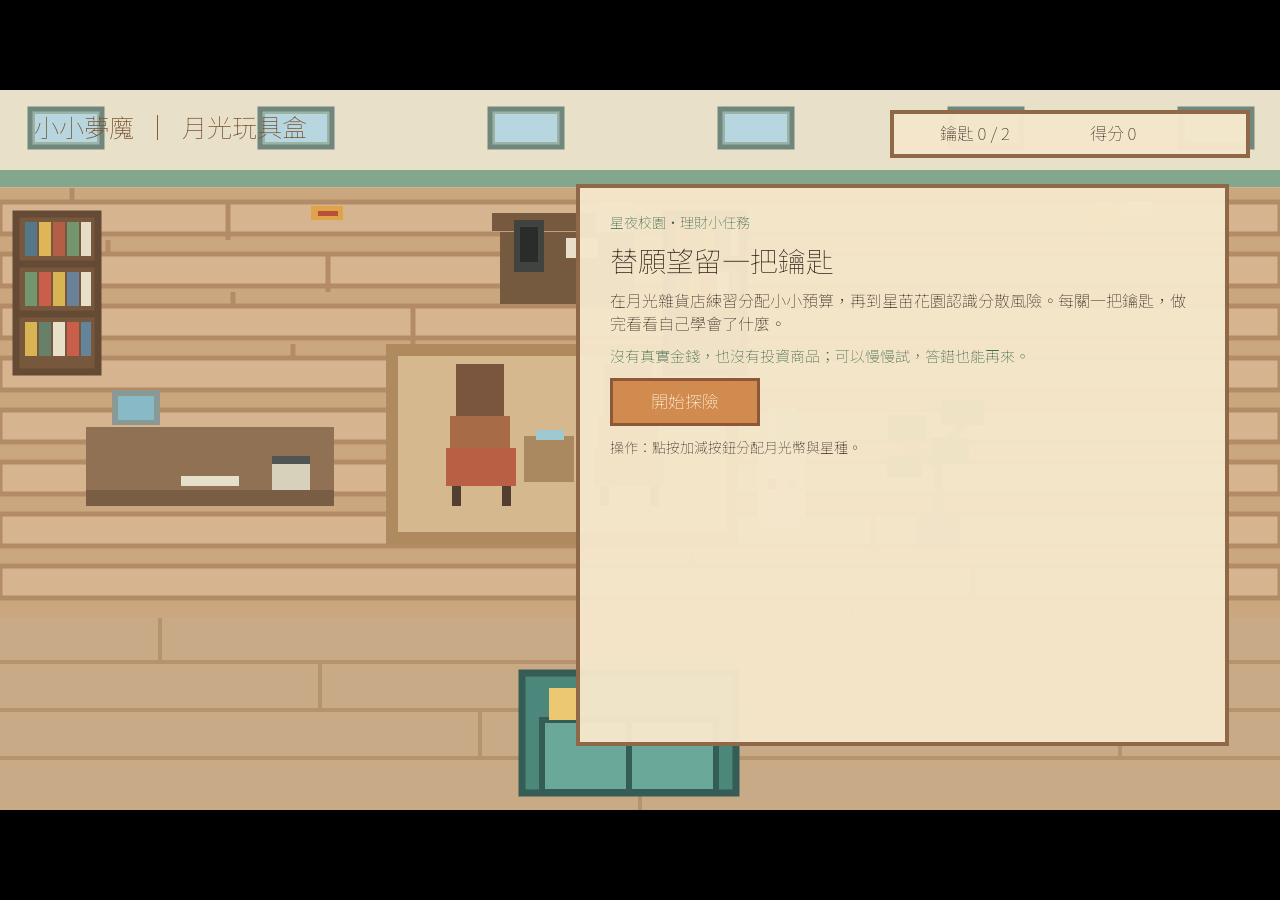
==== index.html @ 57f23865 "Keep game HUD labels on one line" ====
<!DOCTYPE html>
<html lang="zh-Hant">
	<head>
		<meta charset="utf-8">
		<meta name="viewport" content="width=device-width, user-scalable=no, initial-scale=1.0">
		<title>小小夢魔：星夜理財夢</title>
		<style>
html, body, #canvas {
	margin: 0;
	padding: 0;
	border: 0;
}

body {
	color: white;
	background-color: black;
	overflow: hidden;
	touch-action: none;
}

#canvas {
	display: block;
}

#canvas:focus {
	outline: none;
}

#status, #status-splash, #status-progress {
	position: absolute;
	left: 0;
	right: 0;
}

#status, #status-splash {
	top: 0;
	bottom: 0;
}

#status {
	background-color: #242424;
	display: flex;
	flex-direction: column;
	justify-content: center;
	align-items: center;
	visibility: hidden;
}

#status-splash {
	max-height: 100%;
	max-width: 100%;
	margin: auto;
}

#status-splash.show-image--false {
	display: none;
}

#status-splash.fullsize--true {
	height: 100%;
	width: 100%;
	object-fit: contain;
}

#status-splash.use-filter--false {
	image-rendering: pixelated;
}

#status-progress, #status-notice {
	display: none;
}

#status-progress {
	bottom: 10%;
	width: 50%;
	margin: 0 auto;
}

#status-notice {
	background-color: #5b3943;
	border-radius: 0.5rem;
	border: 1px solid #9b3943;
	color: #e0e0e0;
	font-family: 'Noto Sans', 'Droid Sans', Arial, sans-serif;
	line-height: 1.3;
	margin: 0 2rem;
	overflow: hidden;
	padding: 1rem;
	text-align: center;
	z-index: 1;
}
		</style>
		<link id="-gd-engine-icon" rel="icon" type="image/png" href="index.icon.png" />
<link rel="apple-touch-icon" href="index.apple-touch-icon.png"/>

	</head>
	<body>
		<canvas id="canvas">
			Your browser does not support the canvas tag.
		</canvas>

		<noscript>
			Your browser does not support JavaScript.
		</noscript>

		<div id="status">
			<img id="status-splash" class="show-image--true fullsize--true use-filter--true" src="index.png" alt="">
			<progress id="status-progress"></progress>
			<div id="status-notice"></div>
		</div>

		<script src="index.js"></script>
		<script>
const GODOT_CONFIG = {"args":[],"canvasResizePolicy":2,"emscriptenPoolSize":8,"ensureCrossOriginIsolationHeaders":true,"executable":"index","mainPack":"index-7ce960e5e0bd.pck","experimentalVK":false,"fileSizes":{"index-7ce960e5e0bd.pck":8921188,"index.wasm":39514754},"focusCanvas":true,"gdextensionLibs":[],"godotPoolSize":4};
const GODOT_THREADS_ENABLED = false;
const engine = new Engine(GODOT_CONFIG);

(function () {
	const statusOverlay = document.getElementById('status');
	const statusProgress = document.getElementById('status-progress');
	const statusNotice = document.getElementById('status-notice');

	let initializing = true;
	let statusMode = '';

	function setStatusMode(mode) {
		if (statusMode === mode || !initializing) {
			return;
		}
		if (mode === 'hidden') {
			statusOverlay.remove();
			initializing = false;
			return;
		}
		statusOverlay.style.visibility = 'visible';
		statusProgress.style.display = mode === 'progress' ? 'block' : 'none';
		statusNotice.style.display = mode === 'notice' ? 'block' : 'none';
		statusMode = mode;
	}

	function setStatusNotice(text) {
		while (statusNotice.lastChild) {
			statusNotice.removeChild(statusNotice.lastChild);
		}
		const lines = text.split('\n');
		lines.forEach((line) => {
			statusNotice.appendChild(document.createTextNode(line));
			statusNotice.appendChild(document.createElement('br'));
		});
	}

	function displayFailureNotice(err) {
		console.error(err);
		if (err instanceof Error) {
			setStatusNotice(err.message);
		} else if (typeof err === 'string') {
			setStatusNotice(err);
		} else {
			setStatusNotice('An unknown error occurred.');
		}
		setStatusMode('notice');
		initializing = false;
	}

	const missing = Engine.getMissingFeatures({
		threads: GODOT_THREADS_ENABLED,
	});

	if (missing.length !== 0) {
		if (GODOT_CONFIG['serviceWorker'] && GODOT_CONFIG['ensureCrossOriginIsolationHeaders'] && 'serviceWorker' in navigator) {
			let serviceWorkerRegistrationPromise;
			try {
				serviceWorkerRegistrationPromise = navigator.serviceWorker.getRegistration();
			} catch (err) {
				serviceWorkerRegistrationPromise = Promise.reject(new Error('Service worker registration failed.'));
			}
			// There's a chance that installing the service worker would fix the issue
			Promise.race([
				serviceWorkerRegistrationPromise.then((registration) => {
					if (registration != null) {
						return Promise.reject(new Error('Service worker already exists.'));
					}
					return registration;
				}).then(() => engine.installServiceWorker()),
				// For some reason, `getRegistration()` can stall
				new Promise((resolve) => {
					setTimeout(() => resolve(), 2000);
				}),
			]).then(() => {
				// Reload if there was no error.
				window.location.reload();
			}).catch((err) => {
				console.error('Error while registering service worker:', err);
			});
		} else {
			// Display the message as usual
			const missingMsg = 'Error\nThe following features required to run Godot projects on the Web are missing:\n';
			displayFailureNotice(missingMsg + missing.join('\n'));
		}
	} else {
		setStatusMode('progress');
		engine.startGame({
			'onProgress': function (current, total) {
				if (current > 0 && total > 0) {
					statusProgress.value = current;
					statusProgress.max = total;
				} else {
					statusProgress.removeAttribute('value');
					statusProgress.removeAttribute('max');
				}
			},
		}).then(() => {
			setStatusMode('hidden');
		}, displayFailureNotice);
	}
}());
		</script>
	</body>
</html>
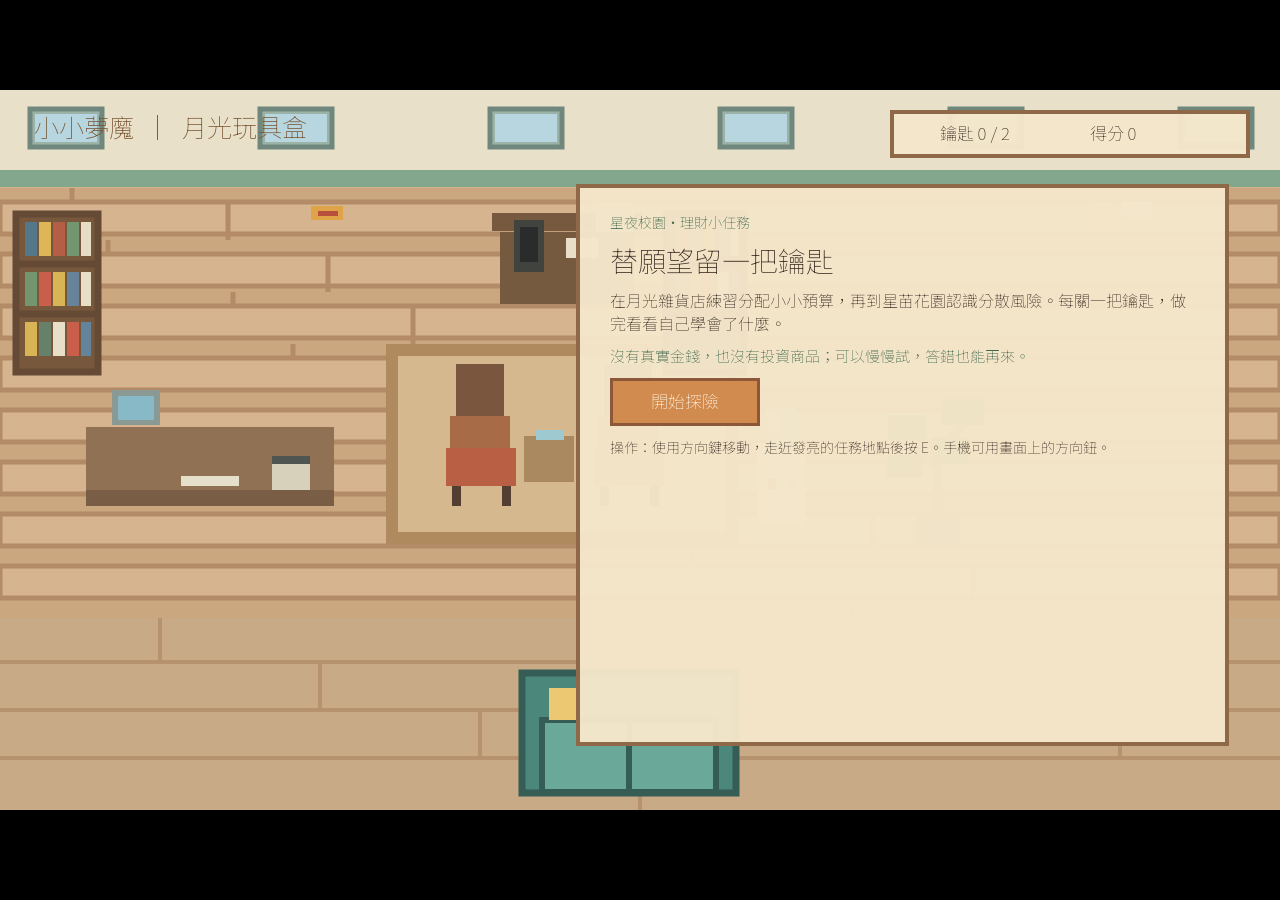
==== commit 0fe85fab: "Add walkable mission exploration to Godot game" ====
--- a/index.html
+++ b/index.html
@@ -111,7 +111,7 @@
 
 		<script src="index.js"></script>
 		<script>
-const GODOT_CONFIG = {"args":[],"canvasResizePolicy":2,"emscriptenPoolSize":8,"ensureCrossOriginIsolationHeaders":true,"executable":"index","mainPack":"index-7ce960e5e0bd.pck","experimentalVK":false,"fileSizes":{"index-7ce960e5e0bd.pck":8921188,"index.wasm":39514754},"focusCanvas":true,"gdextensionLibs":[],"godotPoolSize":4};
+const GODOT_CONFIG = {"args":[],"canvasResizePolicy":2,"emscriptenPoolSize":8,"ensureCrossOriginIsolationHeaders":true,"executable":"index","mainPack":"index-b88b66aaf467.pck","experimentalVK":false,"fileSizes":{"index-b88b66aaf467.pck":8950116,"index.wasm":39514754},"focusCanvas":true,"gdextensionLibs":[],"godotPoolSize":4};
 const GODOT_THREADS_ENABLED = false;
 const engine = new Engine(GODOT_CONFIG);
 
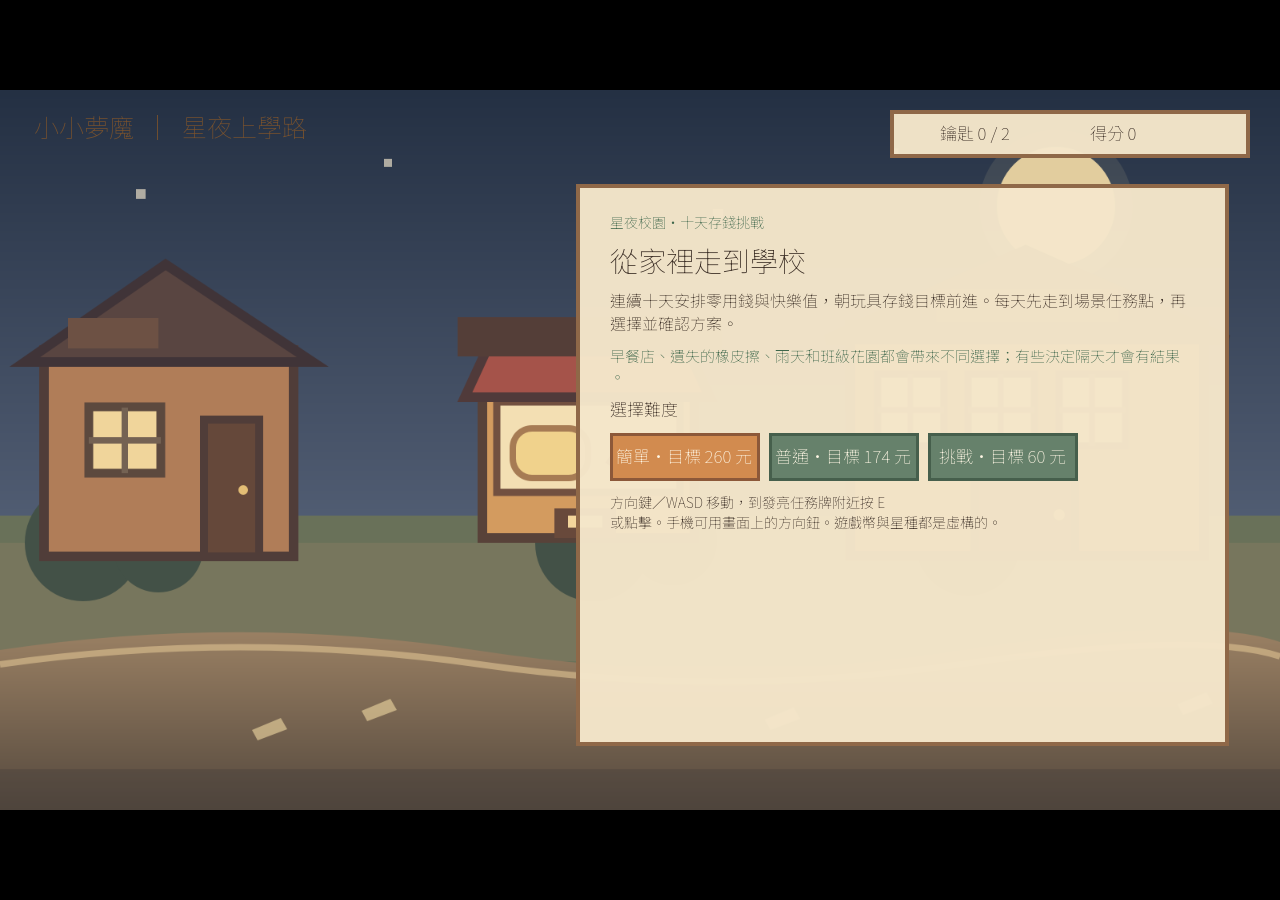
==== commit fb1476c8: "Redesign game as ten-day savings challenge" ====
--- a/index.html
+++ b/index.html
@@ -111,7 +111,7 @@
 
 		<script src="index.js"></script>
 		<script>
-const GODOT_CONFIG = {"args":[],"canvasResizePolicy":2,"emscriptenPoolSize":8,"ensureCrossOriginIsolationHeaders":true,"executable":"index","mainPack":"index-b88b66aaf467.pck","experimentalVK":false,"fileSizes":{"index-b88b66aaf467.pck":8950116,"index.wasm":39514754},"focusCanvas":true,"gdextensionLibs":[],"godotPoolSize":4};
+const GODOT_CONFIG = {"args":[],"canvasResizePolicy":2,"emscriptenPoolSize":8,"ensureCrossOriginIsolationHeaders":true,"executable":"index","mainPack":"index-b3c31c6cc64e.pck","experimentalVK":false,"fileSizes":{"index-b3c31c6cc64e.pck":8967212,"index.wasm":39514754},"focusCanvas":true,"gdextensionLibs":[],"godotPoolSize":4};
 const GODOT_THREADS_ENABLED = false;
 const engine = new Engine(GODOT_CONFIG);
 
